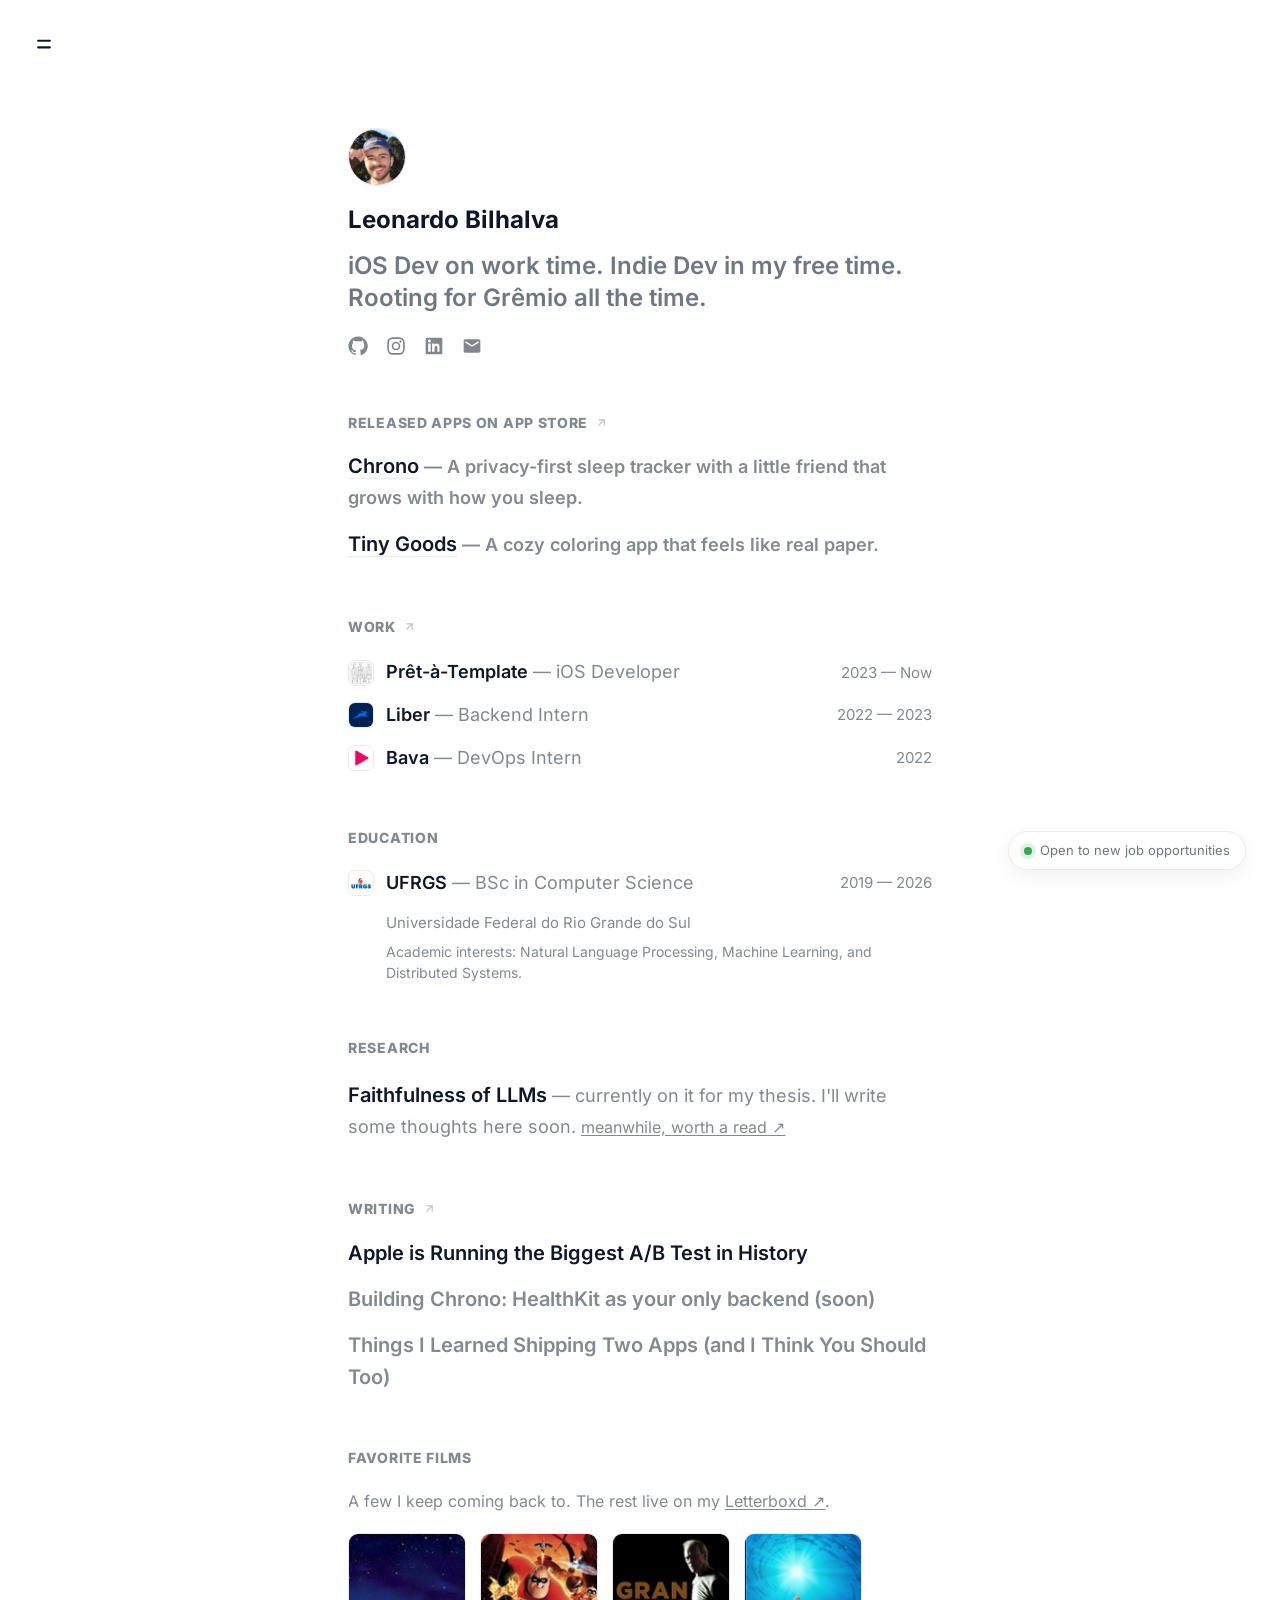
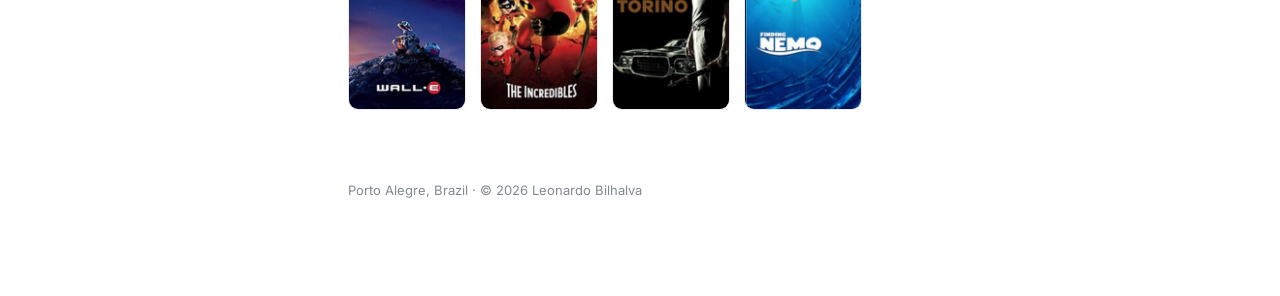
==== index.html @ 1b1e6aef "Personal site: hub, apps, experience, writing, research, films" ====
<!DOCTYPE html>
<html lang="en">
<head>
  <meta charset="UTF-8" />
  <meta name="viewport" content="width=device-width, initial-scale=1.0" />
  <meta name="color-scheme" content="light only" />
  <title>Leonardo Bilhalva — iOS Developer</title>
  <meta name="description" content="iOS developer from Porto Alegre, Brazil. I build apps end to end and ship my own to the App Store." />
  <meta property="og:title" content="Leonardo Bilhalva — iOS Developer" />
  <meta property="og:description" content="I build iOS apps end to end and ship my own to the App Store." />
  <meta property="og:type" content="website" />
  <link rel="stylesheet" href="style.css?v=12" />
</head>
<body>
  <div class="menu" onclick="navMenu(true)" role="button" aria-label="Open menu" tabindex="0"><svg viewBox="0 0 24 24" fill="none"><path d="M5 8H19" stroke="currentColor" stroke-width="2.5" stroke-linecap="round"/><path d="M5 16H19" stroke="currentColor" stroke-width="2.5" stroke-linecap="round"/></svg></div>
  <div class="pill"><span class="dot"></span>Open to new job opportunities</div>

  <!-- nav sidebar -->
  <div class="nav-backdrop" id="navBackdrop" onclick="navMenu(false)"></div>
  <aside class="nav-panel" id="navPanel" aria-hidden="true">
    <button class="nav-close" onclick="navMenu(false)" aria-label="Close menu"><svg viewBox="0 0 24 24" fill="none"><path d="M6 6L18 18" stroke="currentColor" stroke-width="2.5" stroke-linecap="round"/><path d="M6 18L18 6" stroke="currentColor" stroke-width="2.5" stroke-linecap="round"/></svg></button>
    <a class="nav-home" href="#top" onclick="navMenu(false)">Homepage</a>
    <div class="nav-group">
      <div class="nav-glabel">Pages</div>
      <a class="nl" href="apps.html">Apps</a>
      <a class="nl" href="experience.html">Experience</a>
      <a class="nl" href="#research" onclick="navMenu(false)">Research</a>
      <a class="nl" href="writing.html">Writing</a>
      <a class="nl" href="#films" onclick="navMenu(false)">Films</a>
    </div>
    <div class="nav-group">
      <div class="nav-glabel">Projects</div>
      <a class="nl" href="apps.html#chrono">Chrono</a>
      <a class="nl" href="apps.html#tinygoods">Tiny Goods</a>
    </div>
    <div class="nav-socials">
      <a href="https://github.com/leonardobilhalva" target="_blank" rel="noopener" aria-label="GitHub"><svg viewBox="0 0 24 24"><path d="M12 .5C5.7.5.5 5.7.5 12c0 5.1 3.3 9.4 7.9 10.9.6.1.8-.2.8-.5v-1.8c-3.2.7-3.9-1.5-3.9-1.5-.5-1.3-1.3-1.7-1.3-1.7-1.1-.7.1-.7.1-.7 1.2.1 1.8 1.2 1.8 1.2 1 1.8 2.8 1.3 3.5 1 .1-.8.4-1.3.7-1.6-2.6-.3-5.3-1.3-5.3-5.7 0-1.3.5-2.3 1.2-3.1-.1-.3-.5-1.5.1-3.1 0 0 1-.3 3.3 1.2a11.5 11.5 0 0 1 6 0C17.3 4.7 18.3 5 18.3 5c.6 1.6.2 2.8.1 3.1.8.8 1.2 1.8 1.2 3.1 0 4.4-2.7 5.4-5.3 5.7.4.4.8 1.1.8 2.2v3.3c0 .3.2.6.8.5 4.6-1.5 7.9-5.8 7.9-10.9C23.5 5.7 18.3.5 12 .5z"/></svg></a>
      <a href="https://instagram.com/leonardobilhalva" target="_blank" rel="noopener" aria-label="Instagram"><svg viewBox="0 0 24 24"><rect x="2.5" y="2.5" width="19" height="19" rx="5.5" fill="none" stroke="currentColor" stroke-width="2"/><circle cx="12" cy="12" r="4.2" fill="none" stroke="currentColor" stroke-width="2"/><circle cx="17.4" cy="6.6" r="1.4" fill="currentColor"/></svg></a>
      <a href="https://linkedin.com/in/leonardobilhalva" target="_blank" rel="noopener" aria-label="LinkedIn"><svg viewBox="0 0 24 24"><path d="M20.5 2h-17C2.7 2 2 2.7 2 3.5v17c0 .8.7 1.5 1.5 1.5h17c.8 0 1.5-.7 1.5-1.5v-17c0-.8-.7-1.5-1.5-1.5zM8 19H5V9h3v10zM6.5 7.7a1.7 1.7 0 1 1 0-3.5 1.7 1.7 0 0 1 0 3.5zM19 19h-3v-5c0-1.2-.5-2-1.6-2-.9 0-1.4.6-1.6 1.2-.1.2-.1.5-.1.8v5h-3V9h3v1.4c.4-.6 1.1-1.5 2.7-1.5 2 0 3.2 1.3 3.2 4V19z"/></svg></a>
      <a href="mailto:leobbbilhalva@gmail.com" aria-label="Email"><svg viewBox="0 0 24 24"><path d="M20 4H4c-1.1 0-2 .9-2 2v12c0 1.1.9 2 2 2h16c1.1 0 2-.9 2-2V6c0-1.1-.9-2-2-2zm0 4-8 5-8-5V6l8 5 8-5v2z"/></svg></a>
    </div>
  </aside>

  <main class="wrap" id="top">

    <!-- HERO -->
    <img class="avatar" src="assets/avatar.jpg?v=3" alt="Leonardo Bilhalva" />
    <h1>Leonardo Bilhalva</h1>
    <p class="intro">iOS Dev on work time. Indie Dev in my free time. Rooting for <span class="gremio"><span class="ga">G</span><span class="ga">r</span><span class="gw">ê</span><span class="gw">m</span><span class="gb">i</span><span class="gb">o</span></span> all the time.</p>
    <div class="socials">
      <a href="https://github.com/leonardobilhalva" target="_blank" rel="noopener" aria-label="GitHub">
        <svg viewBox="0 0 24 24"><path d="M12 .5C5.7.5.5 5.7.5 12c0 5.1 3.3 9.4 7.9 10.9.6.1.8-.2.8-.5v-1.8c-3.2.7-3.9-1.5-3.9-1.5-.5-1.3-1.3-1.7-1.3-1.7-1.1-.7.1-.7.1-.7 1.2.1 1.8 1.2 1.8 1.2 1 1.8 2.8 1.3 3.5 1 .1-.8.4-1.3.7-1.6-2.6-.3-5.3-1.3-5.3-5.7 0-1.3.5-2.3 1.2-3.1-.1-.3-.5-1.5.1-3.1 0 0 1-.3 3.3 1.2a11.5 11.5 0 0 1 6 0C17.3 4.7 18.3 5 18.3 5c.6 1.6.2 2.8.1 3.1.8.8 1.2 1.8 1.2 3.1 0 4.4-2.7 5.4-5.3 5.7.4.4.8 1.1.8 2.2v3.3c0 .3.2.6.8.5 4.6-1.5 7.9-5.8 7.9-10.9C23.5 5.7 18.3.5 12 .5z"/></svg>
      </a>
      <a href="https://instagram.com/leonardobilhalva" target="_blank" rel="noopener" aria-label="Instagram"><svg viewBox="0 0 24 24"><rect x="2.5" y="2.5" width="19" height="19" rx="5.5" fill="none" stroke="currentColor" stroke-width="2"/><circle cx="12" cy="12" r="4.2" fill="none" stroke="currentColor" stroke-width="2"/><circle cx="17.4" cy="6.6" r="1.4" fill="currentColor"/></svg></a>
      <a href="https://linkedin.com/in/leonardobilhalva" target="_blank" rel="noopener" aria-label="LinkedIn">
        <svg viewBox="0 0 24 24"><path d="M20.5 2h-17C2.7 2 2 2.7 2 3.5v17c0 .8.7 1.5 1.5 1.5h17c.8 0 1.5-.7 1.5-1.5v-17c0-.8-.7-1.5-1.5-1.5zM8 19H5V9h3v10zM6.5 7.7a1.7 1.7 0 1 1 0-3.5 1.7 1.7 0 0 1 0 3.5zM19 19h-3v-5c0-1.2-.5-2-1.6-2-.9 0-1.4.6-1.6 1.2-.1.2-.1.5-.1.8v5h-3V9h3v1.4c.4-.6 1.1-1.5 2.7-1.5 2 0 3.2 1.3 3.2 4V19z"/></svg>
      </a>
      <a href="mailto:leobbbilhalva@gmail.com" aria-label="Email">
        <svg viewBox="0 0 24 24"><path d="M20 4H4c-1.1 0-2 .9-2 2v12c0 1.1.9 2 2 2h16c1.1 0 2-.9 2-2V6c0-1.1-.9-2-2-2zm0 4-8 5-8-5V6l8 5 8-5v2z"/></svg>
      </a>
    </div>

    <!-- APPS -->
    <section class="proj" id="apps">
      <a class="label seclink" href="apps.html">Released apps on App Store<svg class="arr" viewBox="0 0 24 24" fill="none" stroke="currentColor" stroke-width="2.2" stroke-linecap="round" stroke-linejoin="round"><path d="M7 7h10v10"/><path d="M7 17 17 7"/></svg></a>
      <a href="https://apps.apple.com/us/app/chrono-sleep-tracker/id6757658348" target="_blank" rel="noopener"><span class="n">Chrono</span> <span class="d">— A privacy-first sleep tracker with a little friend that grows with how you sleep.</span></a>
      <a href="https://apps.apple.com/us/app/tiny-goods-coloring-books/id6763943965" target="_blank" rel="noopener"><span class="n">Tiny Goods</span> <span class="d">— A cozy coloring app that feels like real paper.</span></a>
    </section>

    <!-- WORK -->
    <section class="work">
      <a class="label seclink" href="experience.html">Work<svg class="arr" viewBox="0 0 24 24" fill="none" stroke="currentColor" stroke-width="2.2" stroke-linecap="round" stroke-linejoin="round"><path d="M7 7h10v10"/><path d="M7 17 17 7"/></svg></a>
      <a class="row" href="experience.html#pret">
        <div class="logo"><img src="assets/logos/pret.png?v=2" alt="" /></div>
        <div class="who"><b>Prêt-à-Template</b> <span>— iOS Developer</span></div>
        <div class="when">2023 — Now</div>
      </a>
      <a class="row" href="experience.html#liber">
        <div class="logo"><img src="assets/logos/liber.png" alt="" /></div>
        <div class="who"><b>Liber</b> <span>— Backend Intern</span></div>
        <div class="when">2022 — 2023</div>
      </a>
      <a class="row" href="experience.html#bava">
        <div class="logo"><img src="assets/logos/bava.png" alt="" /></div>
        <div class="who"><b>Bava</b> <span>— DevOps Intern</span></div>
        <div class="when">2022</div>
      </a>
    </section>

    <!-- EDUCATION -->
    <section class="work" id="education">
      <div class="label">Education</div>
      <a class="row" href="https://www.inf.ufrgs.br/site/" target="_blank" rel="noopener">
        <div class="logo"><img class="contain" src="assets/logos/ufrgs.png" alt="" /></div>
        <div class="who"><b>UFRGS</b> <span>— BSc in Computer Science</span></div>
        <div class="when">2019 — 2026</div>
      </a>
      <p class="edu-note">Universidade Federal do Rio Grande do Sul</p>
      <p class="edu-note edu-interests">Academic interests: Natural Language Processing, Machine Learning, and Distributed Systems.</p>
    </section>

    <!-- RESEARCH (placeholder) -->
    <section class="proj" id="research">
      <div class="label">Research</div>
      <p class="ritem"><span class="n">Faithfulness of LLMs</span> <span class="d">— currently on it for my thesis. I'll write some thoughts here soon. <a class="reflink" href="https://arxiv.org/abs/2604.27251" target="_blank" rel="noopener">meanwhile, worth a read ↗</a></span></p>
    </section>

    <!-- WRITING -->
    <section class="write" id="writing">
      <a class="label seclink" href="writing.html">Writing<svg class="arr" viewBox="0 0 24 24" fill="none" stroke="currentColor" stroke-width="2.2" stroke-linecap="round" stroke-linejoin="round"><path d="M7 7h10v10"/><path d="M7 17 17 7"/></svg></a>
      <a href="apple-ab-test.html">Apple is Running the Biggest A/B Test in History</a>
      <a href="#" class="ph">Building Chrono: HealthKit as your only backend (soon)</a>
      <a href="#" class="ph">Things I Learned Shipping Two Apps (and I Think You Should Too)</a>
    </section>

    <!-- FILMS -->
    <section id="films">
      <div class="label">Favorite Films</div>
      <p class="films-intro">A few I keep coming back to. The rest live on my <a href="https://letterboxd.com/leobilhalva/" target="_blank" rel="noopener">Letterboxd ↗</a>.</p>
      <div class="films">
        <a class="film" href="https://letterboxd.com/leobilhalva/" target="_blank" rel="noopener"><img src="assets/films/1.jpg" alt="Wall-E" /></a>
        <a class="film" href="https://letterboxd.com/leobilhalva/" target="_blank" rel="noopener"><img src="assets/films/2.jpg" alt="The Incredibles" /></a>
        <a class="film" href="https://letterboxd.com/leobilhalva/" target="_blank" rel="noopener"><img src="assets/films/3.jpg" alt="Gran Torino" /></a>
        <a class="film" href="https://letterboxd.com/leobilhalva/" target="_blank" rel="noopener"><img src="assets/films/4.jpg" alt="Finding Nemo" /></a>
      </div>
    </section>

    <div class="foot">Porto Alegre, Brazil · © 2026 Leonardo Bilhalva</div>

  </main>

  <script>
    function navMenu(open){
      document.getElementById('navPanel').classList.toggle('open', open);
      document.getElementById('navBackdrop').classList.toggle('open', open);
      document.getElementById('navPanel').setAttribute('aria-hidden', open ? 'false' : 'true');
      document.body.style.overflow = open ? 'hidden' : '';
    }
    document.addEventListener('keydown', e => { if(e.key === 'Escape') navMenu(false); });
  </script>
</body>
</html>
---- style.css ----
@font-face{font-family:'Inter';font-style:normal;font-weight:100 900;font-display:swap;src:url('assets/fonts/inter-var.woff2') format('woff2')}
:root{
  --ink:#0e172a; --soft:#838990; --mid:#6d7883; --line:#e8eaed;
  --link:#0e172a; --accent:#1a73e8;
}
*{box-sizing:border-box;margin:0;padding:0}
body{
  font-family:"Inter",-apple-system,BlinkMacSystemFont,system-ui,sans-serif;
  background:#fff;color:var(--ink);line-height:1.6;-webkit-font-smoothing:antialiased;
  font-size:16px;
}
a{color:inherit;text-decoration:none}

/* menu canto */
.menu{position:fixed;top:22px;left:22px;width:44px;height:44px;display:flex;align-items:center;
  justify-content:center;cursor:pointer;z-index:10;border-radius:16px;color:var(--ink);transition:background .15s}
.menu:hover{background:#f1f1f3}
.menu svg{width:20px;height:20px;display:block}

/* nav overlay (sidebar) */
.nav-backdrop{position:fixed;inset:0;background:rgba(255,255,255,.8);
  backdrop-filter:blur(8px);-webkit-backdrop-filter:blur(8px);
  opacity:0;pointer-events:none;transition:opacity .28s ease;z-index:40}
.nav-backdrop.open{opacity:1;pointer-events:auto}
.nav-panel{position:fixed;top:0;left:0;height:100%;width:244px;max-width:86vw;background:#fff;z-index:50;
  padding:24px;display:flex;flex-direction:column;transform:translateX(-100%);
  transition:transform .26s cubic-bezier(.4,0,.2,1)}
.nav-panel.open{transform:none}
.nav-close{align-self:flex-start;background:none;border:0;cursor:pointer;color:var(--ink);
  display:flex;align-items:center;justify-content:center;width:40px;height:40px;margin:0 0 14px -8px}
.nav-close svg{width:20px;height:20px;display:block}
.nav-home{font-size:20px;font-weight:600;color:var(--ink);margin-bottom:28px}
.nav-home:hover{color:var(--accent)}
.nav-group{margin-bottom:24px}
.nav-glabel{font-size:13px;font-weight:800;letter-spacing:.7px;text-transform:uppercase;
  color:var(--soft);margin-bottom:14px}
.nav-panel a.nl{display:block;font-size:20px;font-weight:600;line-height:1.4;color:var(--ink);margin-bottom:10px}
.nav-panel a.nl:hover{color:var(--accent)}
.nav-socials{margin-top:8px;display:flex;gap:18px;padding-top:20px}
.nav-socials a{color:#80868b}
.nav-socials a:hover{color:var(--ink)}
.nav-socials svg{width:20px;height:20px;display:block;fill:currentColor}

/* pill flutuante */
.pill{position:fixed;bottom:30px;right:34px;z-index:45;display:inline-flex;align-items:center;gap:8px;
  font-size:13px;color:var(--mid);background:#fff;border:1px solid var(--line);
  border-radius:980px;padding:8px 15px;box-shadow:0 6px 20px rgba(0,0,0,.06)}
.pill .dot{width:8px;height:8px;border-radius:50%;background:#34a853;
  box-shadow:0 0 0 4px rgba(52,168,83,.15)}

.wrap{max-width:640px;margin:0 auto;padding:128px 28px 96px}

/* hero */
.avatar{width:58px;height:58px;border-radius:50%;object-fit:cover;display:block;
  background:#f1f1f1;border:1px solid var(--line);margin-bottom:18px}
h1{font-size:24px;font-weight:700;line-height:1.33;letter-spacing:normal;margin-bottom:14px}
.intro{font-size:24px;font-weight:600;line-height:1.33;color:var(--mid);margin-bottom:22px}
.gremio span{display:inline-block;color:var(--mid);animation-duration:2.6s;animation-timing-function:ease;animation-fill-mode:both}
.gremio .ga{animation-name:gA}
.gremio .gw{animation-name:gW}
.gremio .gb{animation-name:gB}
@keyframes gA{0%{color:var(--mid);transform:translateY(0);text-shadow:none}9%{color:#0d80c8;transform:translateY(-13px);text-shadow:0 0 8px rgba(13,128,200,.6)}20%{transform:translateY(0)}58%{color:#0d80c8;transform:translateY(0);text-shadow:0 0 7px rgba(13,128,200,.4)}100%{color:var(--mid);transform:translateY(0);text-shadow:none}}
@keyframes gW{0%{color:var(--mid);transform:translateY(0);text-shadow:none}9%{color:#fff;transform:translateY(-13px);text-shadow:0 0 4px rgba(70,80,92,1),0 0 10px rgba(70,80,92,.6)}20%{transform:translateY(0)}58%{color:#fff;transform:translateY(0);text-shadow:0 0 4px rgba(70,80,92,.95),0 0 9px rgba(70,80,92,.5)}100%{color:var(--mid);transform:translateY(0);text-shadow:none}}
@keyframes gB{0%{color:var(--mid);transform:translateY(0);text-shadow:none}9%{color:#0c0c0c;transform:translateY(-13px);text-shadow:0 0 8px rgba(0,0,0,.5)}20%{transform:translateY(0)}58%{color:#0c0c0c;transform:translateY(0);text-shadow:0 0 7px rgba(0,0,0,.35)}100%{color:var(--mid);transform:translateY(0);text-shadow:none}}
.gremio span:nth-child(1){animation-delay:.30s}
.gremio span:nth-child(2){animation-delay:.38s}
.gremio span:nth-child(3){animation-delay:.46s}
.gremio span:nth-child(4){animation-delay:.54s}
.gremio span:nth-child(5){animation-delay:.62s}
.gremio span:nth-child(6){animation-delay:.70s}
@media(prefers-reduced-motion:reduce){.gremio span{animation:none}}
.socials{display:flex;gap:18px;margin-bottom:8px}
.socials a{color:#80868b;transition:color .15s}
.socials a:hover{color:var(--ink)}
.socials svg{width:20px;height:20px;display:block;fill:currentColor}

/* sections */
section{margin-top:54px}
.label{font-size:14px;font-weight:800;letter-spacing:.7px;text-transform:uppercase;
  color:var(--soft);margin-bottom:20px}
a.label{display:inline-block;transition:color .15s}
a.label:hover{color:var(--accent)}
.label.seclink{display:inline-flex;align-items:center;gap:7px}
.label.seclink .arr{width:13px;height:13px;color:var(--soft);opacity:.5;
  transition:opacity .15s,color .15s,transform .15s}
.label.seclink:hover{color:var(--accent)}
.label.seclink:hover .arr{opacity:1;color:var(--accent);transform:translate(1.5px,-1.5px)}

/* writings */
.write a{display:block;font-size:20px;font-weight:600;line-height:1.6;margin-bottom:14px;transition:color .15s}
.write a.label,.proj a.label{font-size:14px;font-weight:800;line-height:normal;margin-bottom:20px}
.write a:hover{color:var(--accent)}
.write a.ph{color:var(--soft)}

/* projects */
.proj a{display:block;font-size:20px;font-weight:600;line-height:1.55;margin-bottom:16px}
.proj a .n{border-bottom:1.5px solid var(--line);transition:border-color .15s}
.proj a:hover .n{border-color:var(--ink)}
.proj a .d{font-size:18px;color:var(--soft)}
.ritem{font-size:20px;font-weight:600;line-height:1.55;margin-bottom:16px}
.ritem .d{font-size:18px;font-weight:400;color:var(--soft)}
.ritem .reflink{display:inline;font-size:16px;font-weight:400;color:var(--soft);text-decoration:underline;text-underline-offset:2px}
.ritem .reflink:hover{color:var(--accent)}

/* works */
.work .row{display:flex;align-items:center;gap:12px;margin-bottom:14px}
.work .logo{width:26px;height:26px;border-radius:7px;background:#fff;border:1px solid var(--line);
  display:flex;align-items:center;justify-content:center;font-size:12px;font-weight:700;color:var(--mid);flex:0 0 auto;overflow:hidden}
.work .logo img{width:100%;height:100%;object-fit:cover;display:block}
.work .logo img.contain{object-fit:contain;padding:2px}
.work .who{font-size:18px;flex:1}
.work .who b{font-weight:600}
.work .who span{color:var(--soft)}
.work .when{font-size:15px;color:var(--soft);white-space:nowrap}
.work a.row:hover .who b{text-decoration:underline;text-underline-offset:2px}
.edu-note{font-size:15px;color:var(--soft);line-height:1.5;margin:9px 0 0 38px}
.edu-interests{font-size:14px;margin-top:7px}

/* movies */
.films{display:flex;gap:14px;overflow-x:auto;padding-bottom:6px}
.film{flex:0 0 auto;width:118px;display:block}
.film img{width:118px;height:177px;object-fit:cover;border-radius:10px;
  border:1px solid var(--line);display:block;transition:transform .15s}
.film:hover img{transform:translateY(-3px)}
.films::-webkit-scrollbar{height:0}
.films-intro{font-size:16px;color:var(--soft);margin-bottom:18px;max-width:52ch}
.films-intro a{color:var(--soft);text-decoration:underline;text-underline-offset:2px}
.films-intro a:hover{color:var(--accent)}

.foot{margin-top:64px;font-size:13px;color:var(--soft)}

/* ---------- detail pages ---------- */
.crumb{position:fixed;top:0;left:0;width:100%;height:88px;background:#fff;z-index:9;
  display:flex;align-items:center;gap:9px;padding-left:78px;font-size:15px}
.crumb a{font-weight:600;color:var(--ink);transition:color .15s}
.crumb a:hover{color:var(--accent)}
.crumb .sep{color:var(--soft)}
.crumb .cur{font-weight:600;color:var(--ink)}
@media(max-width:560px){.crumb{padding-left:66px;font-size:14px;height:74px}}
.page-h1{font-size:30px;font-weight:700;letter-spacing:-.01em;margin-bottom:44px}
.year{font-size:14px;font-weight:800;letter-spacing:.7px;text-transform:uppercase;color:var(--soft);margin:38px 0 18px}
.write .year:first-child{margin-top:0}
.page-sub{font-size:19px;color:var(--mid);margin-bottom:46px;max-width:54ch}

.job{margin-bottom:42px;scroll-margin-top:104px}
.job-head{display:flex;align-items:center;gap:13px;margin-bottom:3px}
.job-logo{width:34px;height:34px;border-radius:9px;background:#fff;border:1px solid var(--line);
  flex:0 0 auto;overflow:hidden;display:flex;align-items:center;justify-content:center}
.job-logo img{width:100%;height:100%;object-fit:cover;display:block}
.job-logo img.contain{object-fit:contain;padding:2px}
.job-co{font-size:20px;font-weight:600;flex:1}
.job-co span{color:var(--soft);font-weight:400}
.job-when{font-size:15px;color:var(--soft);white-space:nowrap}
.job-meta{font-size:14px;color:var(--soft);margin:1px 0 16px 47px}
.job ul{list-style:none;margin:0 0 0 47px;padding:0}
.job li{font-size:17px;color:var(--mid);line-height:1.6;margin-bottom:11px;padding-left:18px;position:relative}
.job li:last-child{margin-bottom:0}
.job li::before{content:"";position:absolute;left:0;top:11px;width:5px;height:5px;border-radius:50%;background:#c7ccd1}
.job li b{color:var(--ink);font-weight:600}
@media(max-width:560px){.job-meta,.job ul{margin-left:0}}

/* ---------- article ---------- */
.art-title{font-size:30px;font-weight:700;letter-spacing:-.01em;line-height:1.22;margin-bottom:12px}
.art-meta{font-size:15px;color:var(--soft);margin-bottom:38px}
.art-meta a{color:var(--soft);text-decoration:underline;text-underline-offset:2px}
.art-meta a:hover{color:var(--accent)}
.article p{font-size:18px;line-height:1.72;color:#2a313b;margin-bottom:22px}
.article h3{font-size:21px;font-weight:700;color:var(--ink);margin:38px 0 14px}
.article figure{margin:28px 0}
.article figure img{width:100%;border-radius:12px;border:1px solid var(--line);display:block}
.article figcaption{font-size:13px;color:var(--soft);margin-top:8px}
.article .sig{margin-top:30px;color:var(--soft)}

/* app detail */
.store-btn{display:inline-flex;align-items:center;gap:7px;background:var(--ink);color:#fff;
  font-weight:600;font-size:15px;padding:11px 20px;border-radius:980px;margin-bottom:32px;transition:opacity .15s}
.store-btn:hover{opacity:.85}
.app-shots{display:flex;flex-wrap:wrap;gap:16px;margin:0 0 40px}
.app-shots img{width:calc((100% - 32px)/3);border-radius:16px;border:1px solid var(--line);
  box-shadow:0 10px 26px rgba(80,60,30,.12);display:block}
@media(max-width:560px){.app-shots img{width:calc((100% - 16px)/2)}}
.app-tech{font-size:14px;color:var(--soft);margin-top:36px}
.app-block{margin-bottom:64px;scroll-margin-top:104px}
.app-block:last-of-type{margin-bottom:0}
.app-h{font-size:25px;font-weight:700;letter-spacing:-.01em;margin-bottom:6px}
.app-lead{font-size:19px;color:var(--ink);font-weight:500;margin-bottom:18px}
.bullets{list-style:none;margin:0 0 36px;padding:0}
.bullets li{font-size:17px;color:var(--mid);line-height:1.6;margin-bottom:11px;padding-left:18px;position:relative}
.bullets li:last-child{margin-bottom:0}
.bullets li::before{content:"";position:absolute;left:0;top:11px;width:5px;height:5px;border-radius:50%;background:#c7ccd1}
.bullets li b{color:var(--ink);font-weight:600}

@media(max-width:920px){.pill{display:none}}
@media(max-width:560px){.wrap{padding:84px 22px 70px}}
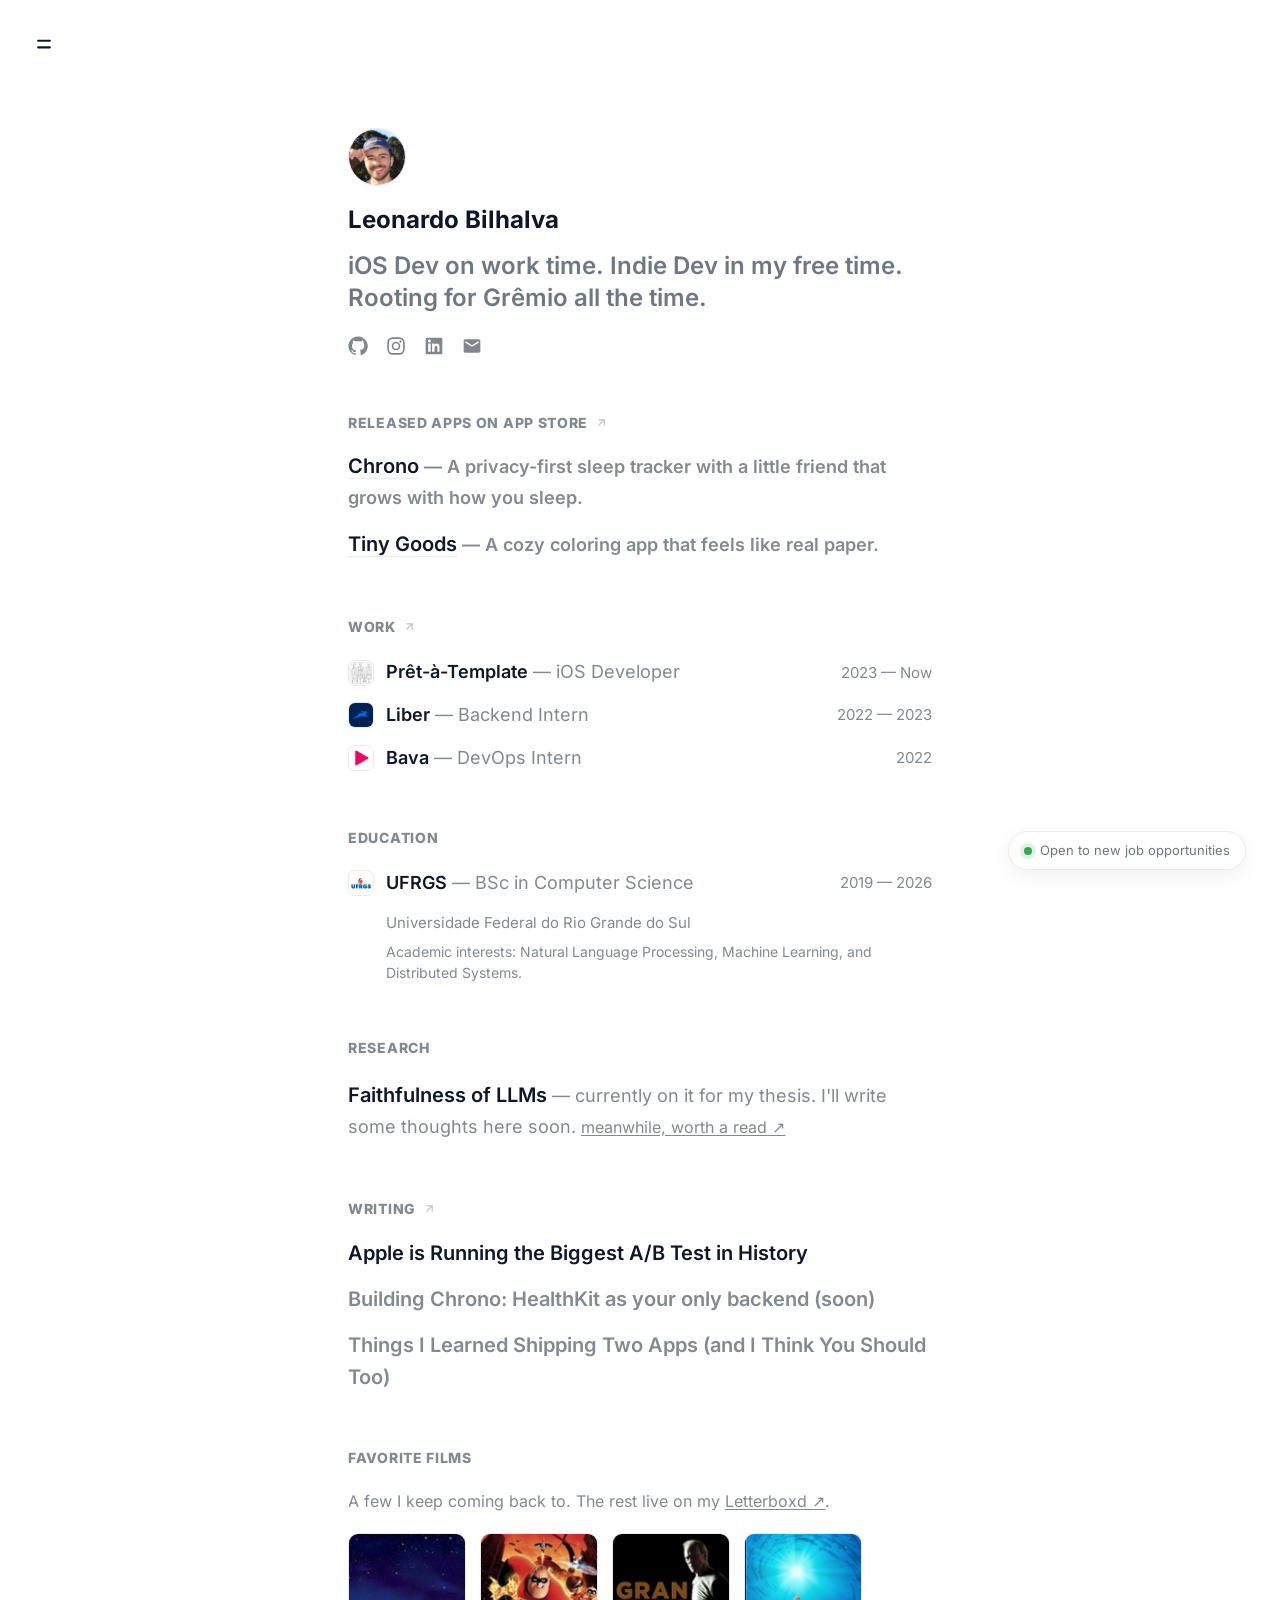
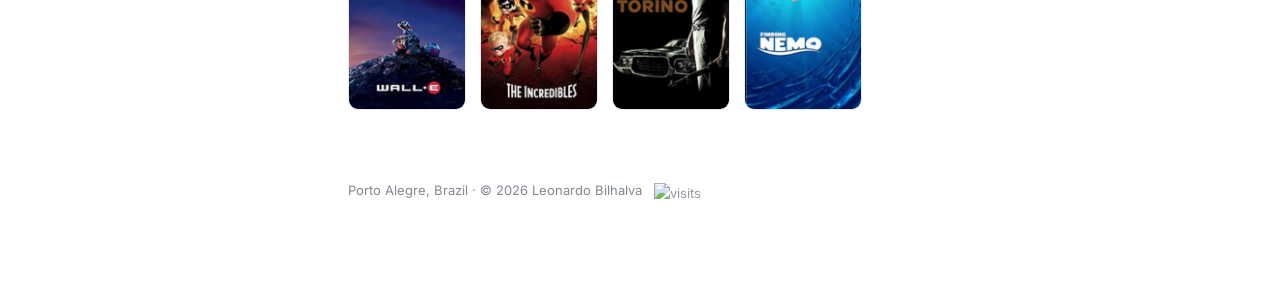
==== commit cbd2d962: "Add visit counter badge to homepage footer" ====
--- a/index.html
+++ b/index.html
@@ -9,7 +9,10 @@
   <meta property="og:title" content="Leonardo Bilhalva — iOS Developer" />
   <meta property="og:description" content="I build iOS apps end to end and ship my own to the App Store." />
   <meta property="og:type" content="website" />
-  <link rel="stylesheet" href="style.css?v=12" />
+  <link rel="stylesheet" href="style.css?v=13" />
+  <link rel="icon" href="/favicon.ico" sizes="any" />
+  <link rel="icon" type="image/png" href="assets/favicon-64.png?v=1" />
+  <link rel="apple-touch-icon" href="assets/favicon-180.png?v=1" />
 </head>
 <body>
   <div class="menu" onclick="navMenu(true)" role="button" aria-label="Open menu" tabindex="0"><svg viewBox="0 0 24 24" fill="none"><path d="M5 8H19" stroke="currentColor" stroke-width="2.5" stroke-linecap="round"/><path d="M5 16H19" stroke="currentColor" stroke-width="2.5" stroke-linecap="round"/></svg></div>
@@ -125,7 +128,9 @@
       </div>
     </section>
 
-    <div class="foot">Porto Alegre, Brazil · © 2026 Leonardo Bilhalva</div>
+    <div class="foot">Porto Alegre, Brazil · © 2026 Leonardo Bilhalva
+      <a href="https://hits.sh/leonardobilhalva.github.io/" target="_blank" rel="noopener" aria-label="Visit counter"><img class="hits" src="https://hits.sh/leonardobilhalva.github.io.svg?style=flat-square&label=visits&color=1a73e8&labelColor=838990" alt="visits" /></a>
+    </div>
 
   </main>
 
--- a/style.css
+++ b/style.css
@@ -128,6 +128,7 @@
 .films-intro a:hover{color:var(--accent)}
 
 .foot{margin-top:64px;font-size:13px;color:var(--soft)}
+.foot .hits{height:16px;vertical-align:-3px;margin-left:8px;opacity:.85}
 
 /* ---------- detail pages ---------- */
 .crumb{position:fixed;top:0;left:0;width:100%;height:88px;background:#fff;z-index:9;
